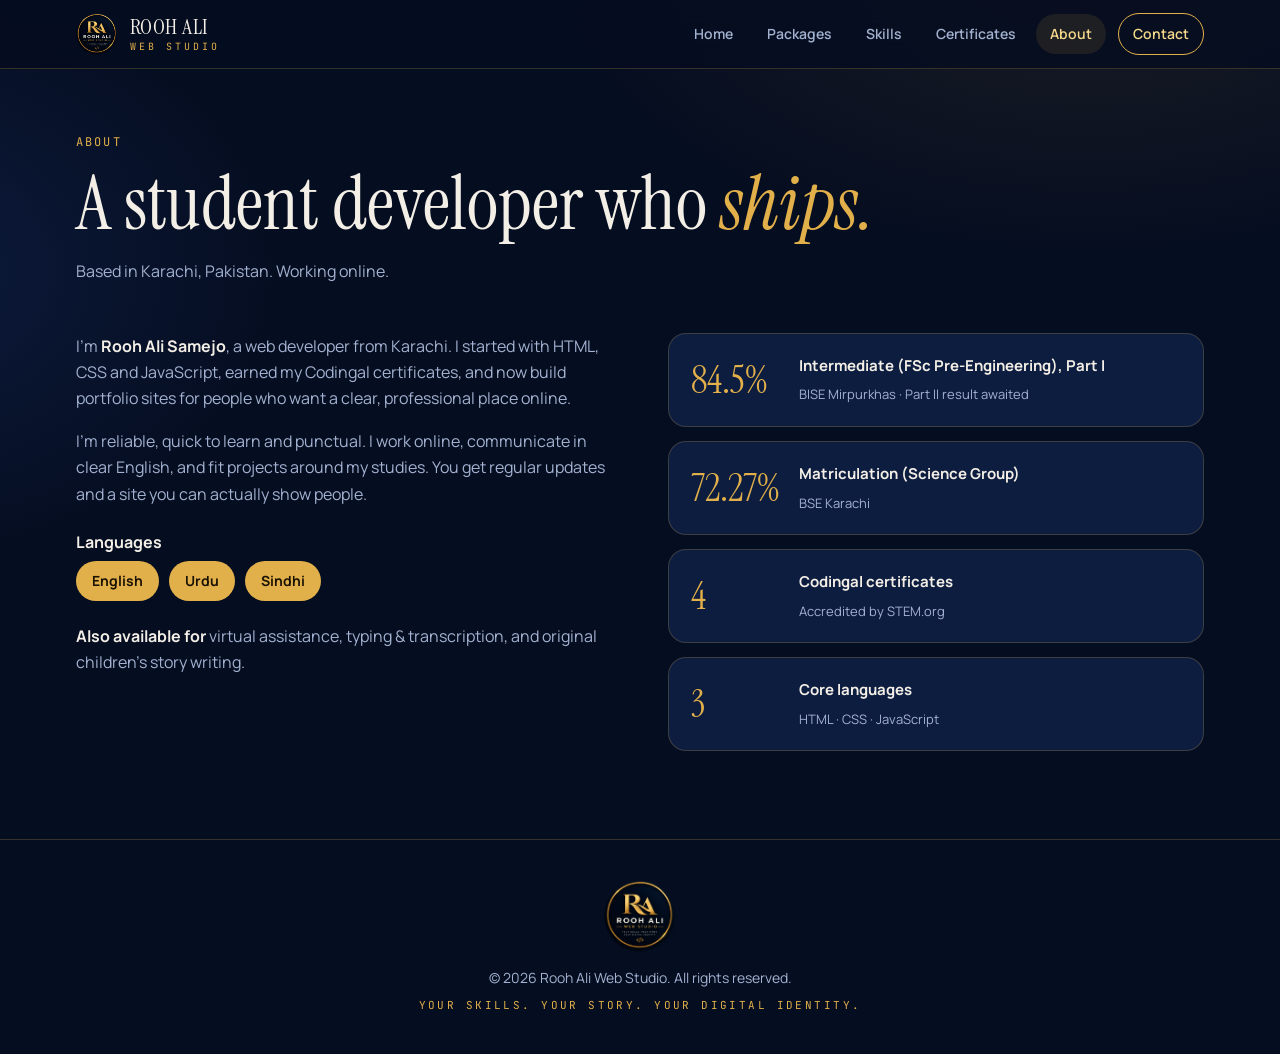
==== about.html @ baaaf7cb "commit" ====
<!doctype html>
<html lang="en">

<head>
  <meta charset="utf-8">
  <meta name="viewport" content="width=device-width,initial-scale=1,viewport-fit=cover">
  <title>About | Rooh Ali Web Studio</title>
  <meta name="description"
    content="Rooh Ali Web Studio: modern, responsive portfolio websites for students, freelancers, job seekers and professionals. Karachi, Pakistan.">
  <link rel="icon" href="assets/logo.png">
  <link rel="stylesheet"
    href="https://fonts.googleapis.com/css2?family=Instrument+Serif:ital@0;1&family=Manrope:wght@400;500;600;700;800&family=JetBrains+Mono:wght@400;500&display=swap">
  <link rel="stylesheet" href="style.css">
</head>

<body>
  <header class="top">
    <div class="wrap nav">
      <a class="brand" href="index.html" aria-label="Rooh Ali Web Studio, home"><img src="assets/logo.png" alt=""
          width="42" height="42"><b>ROOH ALI<span>WEB STUDIO</span></b></a>
      <button class="burger" id="burger" aria-expanded="false" aria-controls="links"
        aria-label="Open menu"><span></span></button>
      <nav class="links" id="links" aria-label="Main"><a href="index.html">Home</a><a
          href="packages.html">Packages</a><a href="skills.html">Skills</a><a
          href="certificates.html">Certificates</a><a href="about.html" class="on" aria-current="page">About</a><a
          class="cta" href="contact.html">Contact</a></nav>
    </div>
  </header>
  <main>
    <div class="phead">
      <div class="wrap">
        <div class="eyebrow">About</div>
        <h1>A student developer who <em>ships.</em></h1>
        <p class="lead">Based in Karachi, Pakistan. Working online.</p>
      </div>
    </div>
    <section id="about">
      <div class="wrap about">
        <div class="rv">
          <div>
            <p>I'm <b>Rooh Ali Samejo</b>, a web developer from Karachi. I started with HTML, CSS and JavaScript, earned
              my Codingal certificates, and now build portfolio sites for people who want a clear, professional place
              online.</p>
            <p>I'm reliable, quick to learn and punctual. I work online, communicate in clear English, and fit projects
              around my studies. You get regular updates and a site you can actually show people.</p>
            <p style="margin-top:22px"><b>Languages</b></p>
            <div class="langs"><span>English</span><span>Urdu</span><span>Sindhi</span></div>
            <p style="margin-top:22px"><b>Also available for</b> virtual assistance, typing &amp; transcription, and
              original children's story writing.</p>
          </div>
        </div>
        <div class="facts rv">
          <div class="fact">
            <div class="n">84.5%</div><b>Intermediate (FSc Pre-Engineering), Part I</b><span>BISE Mirpurkhas · Part II
              result awaited</span>
          </div>
          <div class="fact">
            <div class="n">72.27%</div><b>Matriculation (Science Group)</b><span>BSE Karachi</span>
          </div>
          <div class="fact">
            <div class="n">4</div><b>Codingal certificates</b><span>Accredited by STEM.org</span>
          </div>
          <div class="fact">
            <div class="n">3</div><b>Core languages</b><span>HTML · CSS · JavaScript</span>
          </div>
        </div>
      </div>
    </section>

  </main>
  <footer>
    <div class="wrap"><img src="assets/logo.png" alt="Rooh Ali Web Studio logo" width="72" height="72">
      <div>© <span id="yr">2026</span> Rooh Ali Web Studio. All rights reserved.</div>
      <div class="tl">Your skills. Your story. Your digital identity.</div>
    </div>
  </footer>
  <button class="totop" id="totop" aria-label="Back to top">↑</button>
  <script src="main.js"></script>
</body>

</html>
---- style.css ----
/* ROOH ALI WEB STUDIO - styles
   Colours and fonts are defined once in the :root block below.
   Change --gold to recolour the whole site, --bg for the page background. */

/* Layout: single dark navy + gold page. Sticky header, split hero (copy + portrait), packages with a finder, skills, certificates with lightbox, about, process, contact that opens WhatsApp. */
:root {
  --bg: #050d20;
  --bg-2: #081631;
  --panel: #0d1d40;
  --panel-2: #112652;
  --line: rgba(226, 176, 74, .22);
  --gold: #e2b04a;
  --gold-hi: #f6d98a;
  --text: #f3efe6;
  --mute: #a3b2d0;
  --ok: #7fd6a0;
  --f-display: "Instrument Serif", "Times New Roman", serif;
  --f-body: "Manrope", system-ui, -apple-system, "Segoe UI", sans-serif;
  --f-mono: "JetBrains Mono", ui-monospace, Menlo, monospace;
  color-scheme: dark;
}

* {
  box-sizing: border-box
}

html {
  scroll-behavior: smooth;
  scroll-padding-top: 84px
}

body {
  margin: 0;
  background: var(--bg);
  color: var(--text);
  font-family: var(--f-body);
  font-size: 16px;
  line-height: 1.65;
  overflow-x: hidden;
  background-image: radial-gradient(900px 500px at 85% -5%, rgba(226, 176, 74, .10), transparent 60%), radial-gradient(700px 500px at -10% 30%, rgba(40, 80, 170, .22), transparent 60%);
  background-attachment: fixed
}

img {
  max-width: 100%;
  display: block
}

a {
  color: inherit
}

h1,
h2,
h3 {
  margin: 0;
  font-weight: 500;
  text-wrap: balance
}

p {
  margin: 0
}

:focus-visible {
  outline: 2px solid var(--gold-hi);
  outline-offset: 3px;
  border-radius: 6px
}

.wrap {
  width: 100%;
  max-width: 1160px;
  margin-inline: auto;
  padding-left: max(16px, env(safe-area-inset-left, 0px));
  padding-right: max(16px, env(safe-area-inset-right, 0px))
}

section {
  padding-block: 88px
}

.eyebrow {
  font-family: var(--f-mono);
  font-size: 12px;
  letter-spacing: .18em;
  text-transform: uppercase;
  color: var(--gold)
}

.h2 {
  font-family: var(--f-display);
  font-size: clamp(34px, 5vw, 56px);
  line-height: 1.05;
  margin-top: 12px
}

.h2 em {
  color: var(--gold);
  font-style: italic
}

.lead {
  color: var(--mute);
  max-width: 62ch;
  margin-top: 16px
}

.sec-head {
  margin-bottom: 44px
}

/* buttons */
.btn {
  display: inline-flex;
  align-items: center;
  justify-content: center;
  gap: 10px;
  padding: 14px 24px;
  border-radius: 999px;
  font-weight: 700;
  font-size: 15px;
  text-decoration: none;
  border: 1px solid var(--gold);
  cursor: pointer;
  font-family: inherit;
  transition: transform .2s, background .2s, box-shadow .2s, color .2s
}

.btn-gold {
  background: linear-gradient(135deg, var(--gold-hi), var(--gold));
  color: #1a1203;
  box-shadow: 0 10px 30px -10px rgba(226, 176, 74, .6)
}

.btn-gold:hover {
  transform: translateY(-2px);
  box-shadow: 0 16px 36px -10px rgba(226, 176, 74, .75)
}

.btn-ghost {
  background: transparent;
  color: var(--gold-hi)
}

.btn-ghost:hover {
  background: rgba(226, 176, 74, .12);
  transform: translateY(-2px)
}

/* header */
header.top {
  position: sticky;
  top: env(safe-area-inset-top, 0px);
  z-index: 50;
  background: rgba(5, 13, 32, .82);
  backdrop-filter: blur(14px);
  -webkit-backdrop-filter: blur(14px);
  border-bottom: 1px solid var(--line)
}

.nav {
  display: flex;
  align-items: center;
  justify-content: space-between;
  gap: 16px;
  height: 68px
}

.brand {
  display: flex;
  align-items: center;
  gap: 12px;
  text-decoration: none
}

.brand img {
  width: 42px;
  height: 42px;
  border-radius: 50%
}

.brand b {
  font-family: var(--f-display);
  font-size: 22px;
  font-weight: 400;
  letter-spacing: .02em;
  line-height: 1
}

.brand b span {
  display: block;
  font-family: var(--f-mono);
  font-size: 10px;
  letter-spacing: .3em;
  color: var(--gold);
  margin-top: 4px
}

.links {
  display: flex;
  align-items: center;
  gap: 6px
}

.links a {
  padding: 8px 14px;
  border-radius: 999px;
  text-decoration: none;
  font-size: 14px;
  font-weight: 600;
  color: var(--mute);
  transition: color .2s, background .2s
}

.links a:hover,
.links a.on {
  color: var(--gold-hi);
  background: rgba(226, 176, 74, .1)
}

.links a.cta {
  border: 1px solid var(--gold);
  color: var(--gold-hi);
  margin-left: 6px
}

.burger {
  display: none;
  background: none;
  border: 1px solid var(--line);
  color: var(--gold-hi);
  width: 44px;
  height: 44px;
  border-radius: 12px;
  cursor: pointer;
  align-items: center;
  justify-content: center
}

.burger span,
.burger span::before,
.burger span::after {
  display: block;
  width: 18px;
  height: 2px;
  background: currentColor;
  position: relative;
  transition: transform .25s, background .25s
}

.burger span::before,
.burger span::after {
  content: "";
  position: absolute;
  left: 0
}

.burger span::before {
  top: -6px
}

.burger span::after {
  top: 6px
}

.burger[aria-expanded="true"] span {
  background: transparent
}

.burger[aria-expanded="true"] span::before {
  transform: translateY(6px) rotate(45deg)
}

.burger[aria-expanded="true"] span::after {
  transform: translateY(-6px) rotate(-45deg)
}

/* hero */
.hero {
  padding-block: 56px 80px
}

.hero-grid {
  display: grid;
  grid-template-columns: 1.15fr .85fr;
  gap: 56px;
  align-items: center
}

.hero-grid>* {
  min-width: 0
}

.hero h1 {
  font-family: var(--f-display);
  font-size: clamp(46px, 7.4vw, 92px);
  line-height: .98;
  margin-top: 20px;
  letter-spacing: -.01em
}

.hero h1 em {
  color: var(--gold);
  font-style: italic;
  display: block
}

.hero .sub {
  font-size: 18px;
  color: var(--mute);
  max-width: 52ch;
  margin-top: 24px
}

.hero .sub b {
  color: var(--text)
}

.role {
  font-family: var(--f-mono);
  font-size: 14px;
  margin-top: 22px;
  color: var(--gold-hi);
  min-height: 22px
}

.role i {
  display: inline-block;
  width: 8px;
  height: 16px;
  background: var(--gold);
  vertical-align: -2px;
  margin-left: 3px;
  animation: blink 1s steps(2) infinite
}

@keyframes blink {
  50% {
    opacity: 0
  }
}

.cta-row {
  display: flex;
  flex-wrap: wrap;
  gap: 12px;
  margin-top: 32px
}

.trust {
  display: flex;
  flex-wrap: wrap;
  gap: 10px 22px;
  margin-top: 36px;
  padding: 0;
  list-style: none;
  color: var(--mute);
  font-size: 14px
}

.trust li::before {
  content: "";
  display: inline-block;
  width: 7px;
  height: 7px;
  background: var(--gold);
  transform: rotate(45deg);
  margin-right: 10px;
  vertical-align: 1px
}

.portrait {
  position: relative;
  justify-self: center;
  width: min(100%, 380px)
}

.frame {
  position: relative;
  border-radius: 220px 220px 24px 24px;
  padding: 10px;
  background: linear-gradient(160deg, var(--gold-hi), var(--gold) 40%, #7a5818);
  box-shadow: 0 40px 80px -30px rgba(0, 0, 0, .8), 0 0 80px -20px rgba(226, 176, 74, .35);
  transform-style: preserve-3d;
  transition: transform .15s ease-out
}

.frame img {
  width: 100%;
  height: auto;
  aspect-ratio: 3/4;
  object-fit: cover;
  object-position: 50% 62%;
  border-radius: 210px 210px 16px 16px;
  background: var(--panel)
}

.badge {
  position: absolute;
  display: flex;
  align-items: center;
  gap: 10px;
  padding: 10px 16px;
  border-radius: 14px;
  background: rgba(8, 22, 49, .92);
  border: 1px solid var(--line);
  font-size: 13px;
  font-weight: 700;
  box-shadow: 0 14px 30px -12px rgba(0, 0, 0, .7)
}

.badge small {
  display: block;
  font-weight: 500;
  color: var(--mute);
  font-size: 11px
}

.badge .dot {
  width: 10px;
  height: 10px;
  border-radius: 50%;
  background: var(--ok);
  box-shadow: 0 0 0 4px rgba(127, 214, 160, .2)
}

.b1 {
  left: -18px;
  bottom: 64px
}

.b2 {
  right: -14px;
  top: 70px
}

.b2 code {
  font-family: var(--f-mono);
  color: var(--gold-hi)
}

/* code window */
.code {
  margin-top: 36px;
  border: 1px solid var(--line);
  border-radius: 16px;
  background: rgba(8, 22, 49, .75);
  overflow: hidden;
  max-width: 520px
}

.code .bar {
  display: flex;
  gap: 7px;
  padding: 10px 14px;
  border-bottom: 1px solid var(--line);
  align-items: center
}

.code .bar i {
  width: 10px;
  height: 10px;
  border-radius: 50%;
  background: #2c3d66
}

.code .bar span {
  margin-left: auto;
  font-family: var(--f-mono);
  font-size: 11px;
  color: var(--mute)
}

.code pre {
  margin: 0;
  padding: 16px 18px;
  font-family: var(--f-mono);
  font-size: 13px;
  line-height: 1.75;
  color: #c9d6f2;
  overflow-x: auto;
  min-height: 150px
}

.code .k {
  color: var(--gold-hi)
}

.code .s {
  color: #8fd3b0
}

.code .c {
  color: #6f80a6
}

/* strip */
.strip {
  border-block: 1px solid var(--line);
  background: rgba(8, 22, 49, .6);
  padding-block: 22px
}

.strip ul {
  display: grid;
  grid-template-columns: repeat(5, 1fr);
  gap: 16px;
  margin: 0;
  padding: 0;
  list-style: none
}

.strip li {
  display: flex;
  align-items: center;
  gap: 12px;
  font-weight: 600;
  font-size: 14px;
  line-height: 1.3
}

.strip svg {
  flex: none;
  width: 30px;
  height: 30px;
  stroke: var(--gold);
  fill: none;
  stroke-width: 1.6;
  stroke-linecap: round;
  stroke-linejoin: round
}

/* finder */
.finder {
  display: flex;
  flex-wrap: wrap;
  gap: 10px;
  align-items: center;
  margin-bottom: 28px
}

.finder .lbl {
  font-weight: 700;
  margin-right: 6px
}

.chip {
  padding: 10px 18px;
  border-radius: 999px;
  border: 1px solid var(--line);
  background: transparent;
  color: var(--text);
  font-family: inherit;
  font-size: 14px;
  font-weight: 600;
  cursor: pointer;
  transition: all .2s
}

.chip:hover {
  border-color: var(--gold)
}

.chip[aria-pressed="true"] {
  background: var(--gold);
  color: #1a1203;
  border-color: var(--gold)
}

.finder-note {
  flex-basis: 100%;
  color: var(--mute);
  font-size: 14px;
  min-height: 24px
}

.finder-note b {
  color: var(--gold-hi)
}

/* packages */
.plans {
  display: grid;
  grid-template-columns: repeat(3, 1fr);
  gap: 22px;
  align-items: stretch
}

.plan {
  position: relative;
  display: flex;
  flex-direction: column;
  min-width: 0;
  padding: 30px 26px;
  border: 1px solid var(--line);
  border-radius: 22px;
  background: linear-gradient(180deg, var(--panel), var(--bg-2));
  transition: transform .25s, border-color .25s, box-shadow .25s
}

.plan:hover {
  transform: translateY(-4px);
  border-color: var(--gold)
}

.plan.rec {
  border-color: var(--gold);
  box-shadow: 0 0 0 1px var(--gold), 0 30px 70px -30px rgba(226, 176, 74, .5)
}

.plan.pick {
  border-color: var(--gold-hi);
  box-shadow: 0 0 0 2px var(--gold-hi), 0 30px 70px -20px rgba(246, 217, 138, .55);
  transform: translateY(-6px)
}

.tag {
  position: absolute;
  top: -1px;
  right: 22px;
  background: var(--gold);
  color: #1a1203;
  font-size: 11px;
  font-weight: 800;
  letter-spacing: .12em;
  padding: 6px 12px;
  border-radius: 0 0 10px 10px
}

.plan h3 {
  font-family: var(--f-display);
  font-size: 30px
}

.plan .for {
  color: var(--mute);
  font-size: 14px;
  margin-top: 4px
}

.price {
  margin: 22px 0;
  font-family: var(--f-display);
  font-size: 54px;
  line-height: 1;
  font-variant-numeric: tabular-nums
}

.price small {
  font-family: var(--f-mono);
  font-size: 13px;
  letter-spacing: .14em;
  color: var(--gold);
  margin-right: 8px
}

.plan ul {
  margin: 0 0 28px;
  padding: 0;
  list-style: none;
  display: grid;
  gap: 12px;
  font-size: 15px
}

.plan li {
  display: flex;
  gap: 12px;
  align-items: flex-start
}

.plan li::before {
  content: "";
  flex: none;
  width: 18px;
  height: 18px;
  margin-top: 3px;
  border-radius: 50%;
  background: var(--gold) url("data:image/svg+xml,%3Csvg xmlns='http://www.w3.org/2000/svg' viewBox='0 0 20 20'%3E%3Cpath d='M5 10.5l3.2 3.2L15 6.8' fill='none' stroke='%231a1203' stroke-width='2.4' stroke-linecap='round' stroke-linejoin='round'/%3E%3C/svg%3E") center/100% no-repeat
}

.plan .btn {
  margin-top: auto;
  width: 100%
}

.fine {
  margin-top: 22px;
  color: var(--mute);
  font-size: 13px
}

/* what I build tabs */
.tabs {
  display: flex;
  flex-wrap: wrap;
  gap: 8px;
  margin-bottom: 20px
}

.tabpanel {
  display: grid;
  grid-template-columns: 1fr 1fr;
  gap: 28px;
  border: 1px solid var(--line);
  border-radius: 22px;
  padding: 30px;
  background: rgba(13, 29, 64, .55)
}

.tabpanel>* {
  min-width: 0
}

.tabpanel h3 {
  font-family: var(--f-display);
  font-size: 32px
}

.tabpanel p {
  color: var(--mute);
  margin-top: 10px
}

.tabpanel ul {
  margin: 0;
  padding: 0;
  list-style: none;
  display: flex;
  flex-wrap: wrap;
  gap: 8px;
  align-content: flex-start
}

.tabpanel li {
  padding: 8px 14px;
  border-radius: 999px;
  border: 1px solid var(--line);
  font-size: 14px;
  font-weight: 600;
  background: var(--bg-2)
}

/* skills */
.skills {
  display: grid;
  grid-template-columns: repeat(3, 1fr);
  gap: 22px
}

.skill {
  min-width: 0;
  padding: 28px;
  border-radius: 22px;
  border: 1px solid var(--line);
  background: var(--panel);
  position: relative;
  overflow: hidden;
  transition: transform .25s, border-color .25s
}

.skill:hover {
  transform: translateY(-4px);
  border-color: var(--gold)
}

.skill .ic {
  font-family: var(--f-mono);
  font-size: 13px;
  color: #1a1203;
  background: var(--gold);
  display: inline-block;
  padding: 4px 10px;
  border-radius: 8px;
  font-weight: 500
}

.skill h3 {
  font-family: var(--f-display);
  font-size: 30px;
  margin-top: 18px
}

.skill p {
  color: var(--mute);
  margin-top: 8px;
  font-size: 15px
}

.tools {
  display: flex;
  flex-wrap: wrap;
  gap: 10px;
  margin-top: 26px
}

.tools span {
  font-size: 13px;
  font-weight: 600;
  padding: 8px 14px;
  border-radius: 999px;
  background: var(--bg-2);
  border: 1px solid var(--line);
  color: var(--mute)
}

/* certificates */
.certs {
  display: grid;
  grid-template-columns: repeat(4, 1fr);
  gap: 20px
}

.cert {
  min-width: 0;
  display: flex;
  flex-direction: column;
  padding: 0;
  text-align: left;
  background: var(--panel);
  border: 1px solid var(--line);
  border-radius: 18px;
  overflow: hidden;
  cursor: pointer;
  color: inherit;
  font-family: inherit;
  text-decoration: none;
  transition: transform .25s, border-color .25s
}

.cert:hover {
  transform: translateY(-5px);
  border-color: var(--gold)
}

.cert .im {
  aspect-ratio: 3/4;
  background: #fff;
  overflow: hidden;
  display: block
}

.cert .im img {
  width: 100%;
  height: 100%;
  object-fit: cover;
  object-position: top
}

.cert .im iframe {
  width: 100%;
  height: 100%;
  border: 0;
  pointer-events: none
}

.cert.land .im img {
  object-fit: contain
}

.cert .tx {
  padding: 16px 18px 18px
}

.cert b {
  display: block;
  font-size: 15px;
  line-height: 1.35
}

.cert span {
  display: block;
  font-size: 12px;
  color: var(--mute);
  margin-top: 4px
}

.cert em {
  font-style: normal;
  font-family: var(--f-mono);
  font-size: 11px;
  color: var(--gold);
  letter-spacing: .1em;
  display: block;
  margin-top: 10px
}

dialog.lb {
  border: 1px solid var(--gold);
  border-radius: 20px;
  background: var(--bg-2);
  color: var(--text);
  padding: 0;
  width: min(92vw, 860px);
  max-height: 92vh;
  overflow: auto
}

dialog.lb::backdrop {
  background: rgba(2, 6, 16, .82);
  backdrop-filter: blur(4px)
}

.lb-in {
  display: grid;
  gap: 14px;
  padding: 18px
}

.lb img {
  width: 100%;
  max-height: 68vh;
  object-fit: contain;
  background: #fff;
  border-radius: 12px
}

.lb h3 {
  font-family: var(--f-display);
  font-size: 28px
}

.lb p {
  color: var(--mute);
  font-size: 14px
}

.lb .x {
  justify-self: end
}

/* about */
.about {
  display: grid;
  grid-template-columns: 1fr 1fr;
  gap: 56px
}

.about>* {
  min-width: 0
}

.about p+p {
  margin-top: 16px
}

.about p {
  color: var(--mute)
}

.about p b {
  color: var(--text)
}

.facts {
  display: grid;
  gap: 14px
}

.fact {
  display: grid;
  grid-template-columns: auto 1fr;
  gap: 6px 18px;
  padding: 20px 22px;
  border: 1px solid var(--line);
  border-radius: 18px;
  background: var(--panel)
}

.fact .n {
  font-family: var(--f-display);
  font-size: 38px;
  line-height: 1;
  color: var(--gold);
  grid-row: span 2;
  align-self: center;
  min-width: 90px;
  font-variant-numeric: tabular-nums
}

.fact b {
  font-size: 15px
}

.fact span {
  font-size: 13px;
  color: var(--mute)
}

.langs {
  display: flex;
  flex-wrap: wrap;
  gap: 10px;
  margin-top: 6px
}

.langs span {
  padding: 8px 16px;
  border-radius: 999px;
  background: var(--gold);
  color: #1a1203;
  font-weight: 700;
  font-size: 14px
}

/* process */
.steps {
  display: grid;
  grid-template-columns: repeat(4, 1fr);
  gap: 0;
  counter-reset: s;
  position: relative
}

.step {
  padding: 0 22px 0 0;
  position: relative;
  min-width: 0
}

.step::before {
  counter-increment: s;
  content: counter(s);
  display: flex;
  align-items: center;
  justify-content: center;
  width: 46px;
  height: 46px;
  border-radius: 50%;
  background: var(--gold);
  color: #1a1203;
  font-family: var(--f-display);
  font-size: 24px;
  position: relative;
  z-index: 1
}

.step::after {
  content: "";
  position: absolute;
  left: 46px;
  right: 0;
  top: 23px;
  height: 1px;
  background: linear-gradient(90deg, var(--gold), var(--line))
}

.step:last-child::after {
  display: none
}

.step h3 {
  font-family: var(--f-display);
  font-size: 26px;
  margin-top: 18px
}

.step p {
  color: var(--mute);
  font-size: 15px;
  margin-top: 6px
}

/* contact */
.contact {
  display: grid;
  grid-template-columns: .9fr 1.1fr;
  gap: 40px;
  border: 1px solid var(--gold);
  border-radius: 28px;
  padding: 44px;
  background: linear-gradient(150deg, var(--panel-2), var(--bg-2));
  box-shadow: 0 40px 90px -40px rgba(226, 176, 74, .4)
}

.contact>* {
  min-width: 0
}

.cline {
  display: flex;
  align-items: center;
  gap: 14px;
  margin-top: 22px
}

.cline .ci {
  flex: none;
  width: 48px;
  height: 48px;
  border-radius: 50%;
  background: var(--gold);
  display: flex;
  align-items: center;
  justify-content: center
}

.cline svg {
  width: 22px;
  height: 22px;
  stroke: #1a1203;
  fill: none;
  stroke-width: 2;
  stroke-linecap: round;
  stroke-linejoin: round
}

.cline small {
  display: block;
  color: var(--mute);
  font-size: 12px;
  letter-spacing: .1em;
  text-transform: uppercase;
  font-family: var(--f-mono)
}

.cline strong {
  display: block;
  font-size: 19px;
  overflow-wrap: anywhere;
  user-select: all
}

.cp {
  margin-left: auto;
  flex: none;
  font-size: 12px;
  padding: 8px 14px
}

form {
  display: grid;
  gap: 16px
}

.row2 {
  display: grid;
  grid-template-columns: 1fr 1fr;
  gap: 16px
}

label {
  display: grid;
  gap: 6px;
  font-size: 13px;
  font-weight: 700;
  color: var(--gold-hi);
  min-width: 0
}

input,
select,
textarea {
  width: 100%;
  font: inherit;
  font-size: 16px;
  color: var(--text);
  background: rgba(5, 13, 32, .7);
  border: 1px solid var(--line);
  border-radius: 12px;
  padding: 13px 14px;
  transition: border-color .2s
}

input:focus,
select:focus,
textarea:focus {
  outline: none;
  border-color: var(--gold);
  box-shadow: 0 0 0 3px rgba(226, 176, 74, .2)
}

textarea {
  min-height: 120px;
  resize: vertical
}

.hint {
  font-size: 13px;
  color: var(--mute);
  min-height: 20px
}

footer {
  border-top: 1px solid var(--line);
  padding-block: 40px calc(40px + env(safe-area-inset-bottom, 0px));
  text-align: center;
  color: var(--mute);
  font-size: 14px
}

footer img {
  width: 72px;
  height: 72px;
  margin: 0 auto 14px;
  border-radius: 50%
}

footer .tl {
  font-family: var(--f-mono);
  font-size: 11px;
  letter-spacing: .22em;
  color: var(--gold);
  text-transform: uppercase;
  margin-top: 6px
}

.totop {
  position: fixed;
  right: max(16px, env(safe-area-inset-right, 0px));
  bottom: calc(16px + env(safe-area-inset-bottom, 0px));
  width: 46px;
  height: 46px;
  border-radius: 50%;
  border: 1px solid var(--gold);
  background: var(--bg-2);
  color: var(--gold-hi);
  cursor: pointer;
  font-size: 20px;
  opacity: 0;
  pointer-events: none;
  transition: opacity .25s;
  z-index: 40
}

.totop.show {
  opacity: 1;
  pointer-events: auto
}

/* gentle entrance: always visible, only slides */
.rv {
  transform: translateY(14px);
  transition: transform .7s cubic-bezier(.2, .7, .2, 1)
}

.rv.in {
  transform: none
}

@media (max-width:980px) {
  section {
    padding-block: 68px
  }

  .hero-grid {
    grid-template-columns: 1fr;
    gap: 44px
  }

  .portrait {
    order: -1;
    width: min(100%, 320px)
  }

  .b1 {
    left: -8px
  }

  .b2 {
    right: -8px
  }

  .plans {
    grid-template-columns: 1fr;
    max-width: 520px;
    margin-inline: auto
  }

  .plan.pick {
    transform: none
  }

  .skills {
    grid-template-columns: 1fr
  }

  .certs {
    grid-template-columns: repeat(2, 1fr)
  }

  .about,
  .contact,
  .tabpanel {
    grid-template-columns: 1fr
  }

  .contact {
    padding: 28px 20px
  }

  .steps {
    grid-template-columns: 1fr 1fr;
    row-gap: 36px
  }

  .step:nth-child(2)::after {
    display: none
  }

  .strip ul {
    grid-template-columns: repeat(2, 1fr)
  }

  .burger {
    display: inline-flex
  }

  .links {
    position: absolute;
    left: 0;
    right: 0;
    top: 100%;
    flex-direction: column;
    align-items: stretch;
    gap: 2px;
    padding: 12px max(16px, env(safe-area-inset-right, 0px)) 18px max(16px, env(safe-area-inset-left, 0px));
    background: rgba(5, 13, 32, .97);
    border-bottom: 1px solid var(--line);
    display: none
  }

  .links.open {
    display: flex
  }

  .links a {
    padding: 14px;
    font-size: 16px
  }

  .links a.cta {
    margin: 8px 0 0;
    text-align: center
  }
}

@media (max-width:520px) {
  .row2 {
    grid-template-columns: 1fr
  }

  .certs {
    grid-template-columns: 1fr 1fr;
    gap: 12px
  }

  .cert .tx {
    padding: 12px
  }

  .cert b {
    font-size: 13px
  }

  .steps {
    grid-template-columns: 1fr
  }

  .step::after {
    display: none
  }

  .price {
    font-size: 46px
  }

  .cline {
    flex-wrap: wrap
  }

  .cp {
    margin-left: 62px
  }

  .brand b {
    font-size: 19px
  }

  .tabpanel {
    padding: 20px
  }

  .hero {
    padding-block: 36px 56px
  }
}

@media (prefers-reduced-motion:reduce) {
  html {
    scroll-behavior: auto
  }

  * {
    animation: none !important;
    transition: none !important
  }

  .rv {
    transform: none
  }
}

/* multi-page additions */
.phead {
  padding-block: 64px 8px
}

.phead h1 {
  font-family: var(--f-display);
  font-weight: 500;
  font-size: clamp(40px, 6.4vw, 76px);
  line-height: 1.02;
  margin-top: 12px;
  text-wrap: balance
}

.phead h1 em {
  color: var(--gold);
  font-style: italic
}

.phead+section {
  padding-top: 40px
}

.alt {
  background: rgba(8, 22, 49, .55);
  border-block: 1px solid var(--line)
}

.explore {
  display: grid;
  grid-template-columns: repeat(4, 1fr);
  gap: 20px
}

.xcard {
  display: flex;
  flex-direction: column;
  gap: 10px;
  min-width: 0;
  padding: 26px 24px;
  border: 1px solid var(--line);
  border-radius: 22px;
  background: linear-gradient(180deg, var(--panel), var(--bg-2));
  text-decoration: none;
  transition: transform .25s, border-color .25s
}

.xcard:hover {
  transform: translateY(-5px);
  border-color: var(--gold)
}

.xcard small {
  font-family: var(--f-mono);
  font-size: 11px;
  letter-spacing: .16em;
  text-transform: uppercase;
  color: var(--gold)
}

.xcard h3 {
  font-family: var(--f-display);
  font-size: 30px
}

.xcard p {
  color: var(--mute);
  font-size: 15px
}

.xcard span.go {
  margin-top: auto;
  padding-top: 10px;
  color: var(--gold-hi);
  font-weight: 700;
  font-size: 14px
}

.band {
  display: flex;
  align-items: center;
  justify-content: space-between;
  gap: 28px;
  flex-wrap: wrap;
  padding: 40px;
  border: 1px solid var(--gold);
  border-radius: 28px;
  background: linear-gradient(150deg, var(--panel-2), var(--bg-2));
  box-shadow: 0 40px 90px -40px rgba(226, 176, 74, .4)
}

.band>div {
  min-width: 0
}

.studio-art .wrap {
  display: grid;
  grid-template-columns: .7fr 1.3fr;
  gap: 46px;
  align-items: center
}

.studio-art-copy .lead {
  margin-bottom: 24px
}

.studio-art-image img {
  width: 100%;
  max-height: 620px;
  object-fit: contain;
  object-position: left;
  border: 1px solid var(--line);
  border-radius: 12px
}

.ccards {
  display: grid;
  grid-template-columns: 1fr 1fr;
  gap: 22px
}

.ccard {
  min-width: 0;
  display: flex;
  flex-direction: column;
  gap: 18px;
  padding: 34px;
  border: 1px solid var(--line);
  border-radius: 26px;
  background: linear-gradient(180deg, var(--panel), var(--bg-2))
}

.ccard.main {
  border-color: var(--gold);
  box-shadow: 0 30px 70px -30px rgba(226, 176, 74, .45)
}

.ccard .ci {
  width: 56px;
  height: 56px;
  border-radius: 50%;
  background: var(--gold);
  display: flex;
  align-items: center;
  justify-content: center
}

.ccard .ci svg {
  width: 26px;
  height: 26px;
  stroke: #1a1203;
  fill: none;
  stroke-width: 2;
  stroke-linecap: round;
  stroke-linejoin: round
}

.ccard small {
  font-family: var(--f-mono);
  font-size: 12px;
  letter-spacing: .16em;
  text-transform: uppercase;
  color: var(--gold)
}

.ccard strong {
  display: block;
  font-family: var(--f-display);
  font-weight: 500;
  font-size: clamp(28px, 4vw, 40px);
  line-height: 1.1;
  overflow-wrap: anywhere;
  user-select: all
}

.ccard .acts {
  display: flex;
  flex-wrap: wrap;
  gap: 10px;
  margin-top: auto
}

.ccard .acts .btn {
  padding: 12px 20px;
  font-size: 14px
}

.ccard .cp {
  margin-left: 0
}

@media (max-width:980px) {
  .explore {
    grid-template-columns: 1fr 1fr
  }

  .ccards {
    grid-template-columns: 1fr
  }

  .band {
    padding: 28px 20px
  }

  .phead {
    padding-block: 44px 0
  }

  .studio-art .wrap {
    grid-template-columns: 1fr;
    gap: 24px
  }

  .studio-art-image img {
    max-height: 520px;
    object-position: center
  }
}

@media (max-width:520px) {
  .explore {
    grid-template-columns: 1fr
  }

  .ccard {
    padding: 24px 20px
  }
}
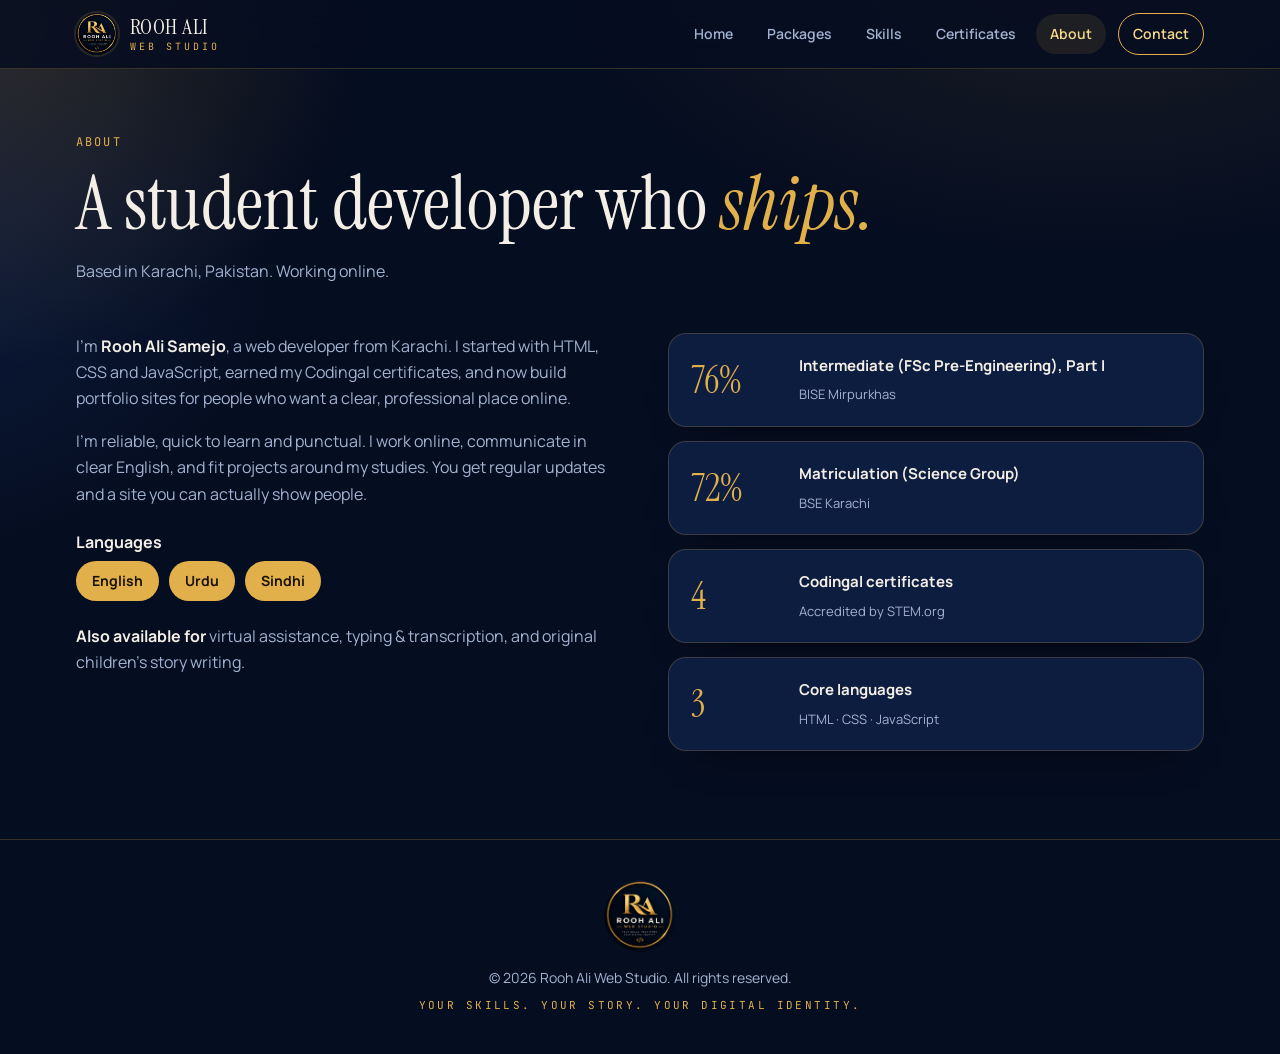
==== commit 400a2c1c: "main" ====
--- a/about.html
+++ b/about.html
@@ -7,23 +7,23 @@
   <title>About | Rooh Ali Web Studio</title>
   <meta name="description"
     content="Rooh Ali Web Studio: modern, responsive portfolio websites for students, freelancers, job seekers and professionals. Karachi, Pakistan.">
-  <link rel="icon" href="assets/logo.png">
+  <link rel="icon" href="./assets/logo.png">
   <link rel="stylesheet"
     href="https://fonts.googleapis.com/css2?family=Instrument+Serif:ital@0;1&family=Manrope:wght@400;500;600;700;800&family=JetBrains+Mono:wght@400;500&display=swap">
-  <link rel="stylesheet" href="style.css">
+  <link rel="stylesheet" href="./style.css">
 </head>
 
 <body>
   <header class="top">
     <div class="wrap nav">
-      <a class="brand" href="index.html" aria-label="Rooh Ali Web Studio, home"><img src="assets/logo.png" alt=""
+      <a class="brand" href="./index.html" aria-label="Rooh Ali Web Studio, home"><img src="./assets/logo.png" alt=""
           width="42" height="42"><b>ROOH ALI<span>WEB STUDIO</span></b></a>
       <button class="burger" id="burger" aria-expanded="false" aria-controls="links"
         aria-label="Open menu"><span></span></button>
-      <nav class="links" id="links" aria-label="Main"><a href="index.html">Home</a><a
-          href="packages.html">Packages</a><a href="skills.html">Skills</a><a
-          href="certificates.html">Certificates</a><a href="about.html" class="on" aria-current="page">About</a><a
-          class="cta" href="contact.html">Contact</a></nav>
+      <nav class="links" id="links" aria-label="Main"><a href="./index.html">Home</a><a
+          href="./packages.html">Packages</a><a href="./skills.html">Skills</a><a
+          href="./certificates.html">Certificates</a><a href="./about.html" class="on" aria-current="page">About</a><a
+          class="cta" href="./contact.html">Contact</a></nav>
     </div>
   </header>
   <main>
@@ -51,11 +51,10 @@
         </div>
         <div class="facts rv">
           <div class="fact">
-            <div class="n">84.5%</div><b>Intermediate (FSc Pre-Engineering), Part I</b><span>BISE Mirpurkhas · Part II
-              result awaited</span>
+            <div class="n">76%</div><b>Intermediate (FSc Pre-Engineering), Part I</b><span>BISE Mirpurkhas</span>
           </div>
           <div class="fact">
-            <div class="n">72.27%</div><b>Matriculation (Science Group)</b><span>BSE Karachi</span>
+            <div class="n">72%</div><b>Matriculation (Science Group)</b><span>BSE Karachi</span>
           </div>
           <div class="fact">
             <div class="n">4</div><b>Codingal certificates</b><span>Accredited by STEM.org</span>
@@ -69,13 +68,13 @@
 
   </main>
   <footer>
-    <div class="wrap"><img src="assets/logo.png" alt="Rooh Ali Web Studio logo" width="72" height="72">
+    <div class="wrap"><img src="./assets/logo.png" alt="Rooh Ali Web Studio logo" width="72" height="72">
       <div>© <span id="yr">2026</span> Rooh Ali Web Studio. All rights reserved.</div>
       <div class="tl">Your skills. Your story. Your digital identity.</div>
     </div>
   </footer>
   <button class="totop" id="totop" aria-label="Back to top">↑</button>
-  <script src="main.js"></script>
+  <script src="./main.js"></script>
 </body>
 
 </html>
--- a/style.css
+++ b/style.css
@@ -41,6 +41,15 @@
   background-attachment: fixed
 }
 
+body::before {
+  content: "";
+  position: fixed;
+  inset: 0;
+  background: radial-gradient(circle at top left, rgba(226, 176, 74, .18), transparent 24%);
+  pointer-events: none;
+  z-index: -1
+}
+
 img {
   max-width: 100%;
   display: block
@@ -177,7 +186,8 @@
 .brand img {
   width: 42px;
   height: 42px;
-  border-radius: 50%
+  border-radius: 50%;
+  box-shadow: 0 0 0 2px rgba(226, 176, 74, .15)
 }
 
 .brand b {
@@ -383,7 +393,13 @@
   background: linear-gradient(160deg, var(--gold-hi), var(--gold) 40%, #7a5818);
   box-shadow: 0 40px 80px -30px rgba(0, 0, 0, .8), 0 0 80px -20px rgba(226, 176, 74, .35);
   transform-style: preserve-3d;
-  transition: transform .15s ease-out
+  transition: transform .15s ease-out;
+  animation: float 6s ease-in-out infinite
+}
+
+@keyframes float {
+  0%, 100% { transform: translateY(0) }
+  50% { transform: translateY(-8px) }
 }
 
 .frame img {
@@ -803,6 +819,30 @@
   background: var(--bg-2);
   border: 1px solid var(--line);
   color: var(--mute)
+}
+
+.skill,
+.plan,
+.cert,
+.fact,
+.xcard,
+.ccard {
+  box-shadow: 0 22px 44px -30px rgba(0, 0, 0, .8)
+}
+
+.skill::before,
+.plan::before,
+.cert::before {
+  content: "";
+  position: absolute;
+  inset: 0;
+  background: linear-gradient(135deg, rgba(255,255,255,.08), transparent 40%);
+  pointer-events: none
+}
+
+.cert .im img,
+.studio-art-image img {
+  filter: saturate(1.08) contrast(1.08)
 }
 
 /* certificates */
